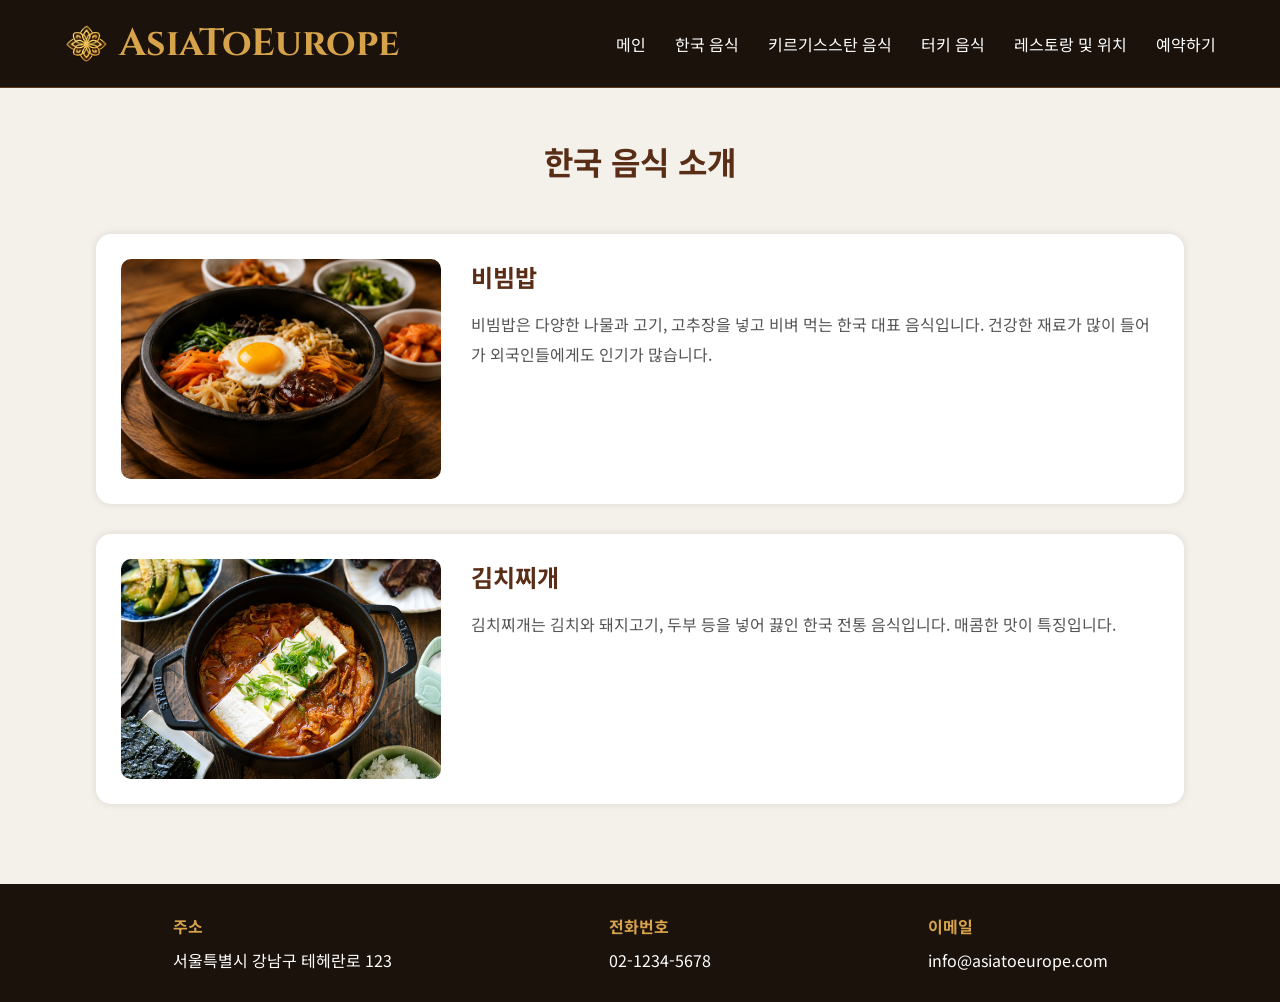
==== AsiaToEuropeFinal/korea.html @ 908a6562 "Add files via upload" ====
<!DOCTYPE html>
<html lang="ko">
<head>
    <meta charset="UTF-8">
    <title>한국 음식</title>

    <link rel="preconnect" href="https://fonts.googleapis.com">
   <link href="https://fonts.googleapis.com/css2?family=Noto+Sans+KR:wght@300;400;500;700&family=Cinzel:wght@500;700&display=swap" rel="stylesheet">

    <style>
*{
    margin: 0;
    padding: 0;
    box-sizing: border-box;
}

body{
    font-family: 'Noto Sans KR', sans-serif;
    background-color: #f4f0ea;

    display: flex;
    flex-direction: column;

    min-height: 100vh;
}

header{
    background-color: #1b120c;
    border-bottom: 1px solid #5b3b1f;
}

.navbar{
    width: 90%;
    margin: auto;

    display: flex;
    justify-content: space-between;
    align-items: center;

    padding: 18px 0;
}

.logo{
    display: flex;
    align-items: center;
    gap: 10px;
}

.logo img{
    width: 45px;
}

.logo h1{
    color: #d6a24a;
    font-size: 38px;
    font-family: 'Cinzel', serif;
}

.menu a{
    color: white;
    text-decoration: none;
    margin-left: 25px;
}

.menu a:hover{
    color: #d6a24a;
}

.main{
    height: 500px;

    background-image:
    linear-gradient(rgba(0,0,0,0.5), rgba(0,0,0,0.5)),
    url("images/background.jpg");

    background-size: cover;
    background-position: center;

    display: flex;
    align-items: center;
}

.main-text{
    margin-left: 80px;
    color: white;
}

.main-text h2{
    font-size: 85px;
    font-family: 'Cinzel', serif;
}

.line{
    width: 250px;
    height: 3px;
    background-color: #d6a24a;

    margin: 20px 0;
}

.main-text p{
    font-size: 38px;
    color: #f1c16b;
}

.foods{
    width: 90%;
    margin: 40px auto;

    display: flex;
    gap: 20px;
}

.card-link{
    text-decoration: none;
    color: black;
}

.card{
    background-color: #f8f4ee;

    border-radius: 12px;
    border: 1px solid #d9cfc3;

    padding: 15px;

    transition: 0.3s;
}

.card:hover{
    transform: scale(1.03);
}

.card-top{
    display: flex;
    align-items: center;

    margin-bottom: 15px;
}

.flag{
    width: 40px;
    margin-right: 10px;
}

.food-content{
    display: flex;
    gap: 12px;
}

.food-content img{
    width: 180px;
    height: 180px;
    object-fit: cover;
    border-radius: 10px;
}

.food-text h4{
    margin-bottom: 10px;
}

.food-text p{
    margin-bottom: 15px;
    color: #555;
}

.page-title{
    text-align: center;
    margin-top: 50px;
    color: #5a2d17;
}

.page-foods{
    width: 85%;
    margin: 50px auto;
}

.food-box{
    display: flex;
    gap: 30px;

    background-color: white;

    padding: 25px;
    margin-bottom: 30px;

    border-radius: 15px;

    box-shadow: 0px 0px 8px rgba(0,0,0,0.1);
}

.food-box img{
    width: 320px;
    height: 220px;
    object-fit: cover;
    border-radius: 10px;
}

.food-info h2{
    margin-bottom: 15px;
    color: #5a2d17;
}

.food-info p{
    line-height: 30px;
    color: #555;
}

.restaurant-box{
    width: 85%;
    margin: 50px auto;

    background-color: white;

    padding: 30px;

    border-radius: 15px;
}

.restaurant-box img{
    width: 100%;
    border-radius: 15px;
    margin-top: 20px;
}

footer{
    background-color: #1b120c;
    color: white;

    padding: 30px 0;

    margin-top: auto;
}

.footer-container{
    width: 90%;
    margin: auto;

    display: flex;
    justify-content: space-around;
}

.footer-box h4{
    color: #d6a24a;
    margin-bottom: 10px;
}

</style>
</head>
<body>

<header>
    <div class="navbar">
        <div class="logo">
            <img src="img/main_logo.png">
            <h1>AsiaToEurope</h1>
        </div>

         <div class="menu">
            <a href="index.html">메인</a>
            <a href="korea.html">한국 음식</a>
            <a href="kyrgyzstan.html">키르기스스탄 음식</a>
            <a href="turkey.html">터키 음식</a>
            <a href="restaurant.html">레스토랑 및 위치</a>
            <a href="reservation.html">예약하기</a>
        </div>
    </div>
</header>

<h1 class="page-title">한국 음식 소개</h1>

<section class="page-foods">

    <div class="food-box">
        <img src="img/bibimpab.png">

        <div class="food-info">
            <h2>비빔밥</h2>
            <p>
                비빔밥은 다양한 나물과 고기, 고추장을 넣고 비벼 먹는 한국 대표 음식입니다.
                건강한 재료가 많이 들어가 외국인들에게도 인기가 많습니다.
            </p>
        </div>
    </div>

    <div class="food-box">
        <img src="img/Kimchi.jpg">

        <div class="food-info">
            <h2>김치찌개</h2>
            <p>
                김치찌개는 김치와 돼지고기, 두부 등을 넣어 끓인 한국 전통 음식입니다.
                매콤한 맛이 특징입니다.
            </p>
        </div>
    </div>

</section>

<footer>
    <div class="footer-container">

        <div class="footer-box">
            <h4>주소</h4>
            <p>서울특별시 강남구 테헤란로 123</p>
        </div>

        <div class="footer-box">
            <h4>전화번호</h4>
            <p>02-1234-5678</p>
        </div>

        <div class="footer-box">
            <h4>이메일</h4>
            <p>info@asiatoeurope.com</p>
        </div>

    </div>
</footer>

</body>
</html>
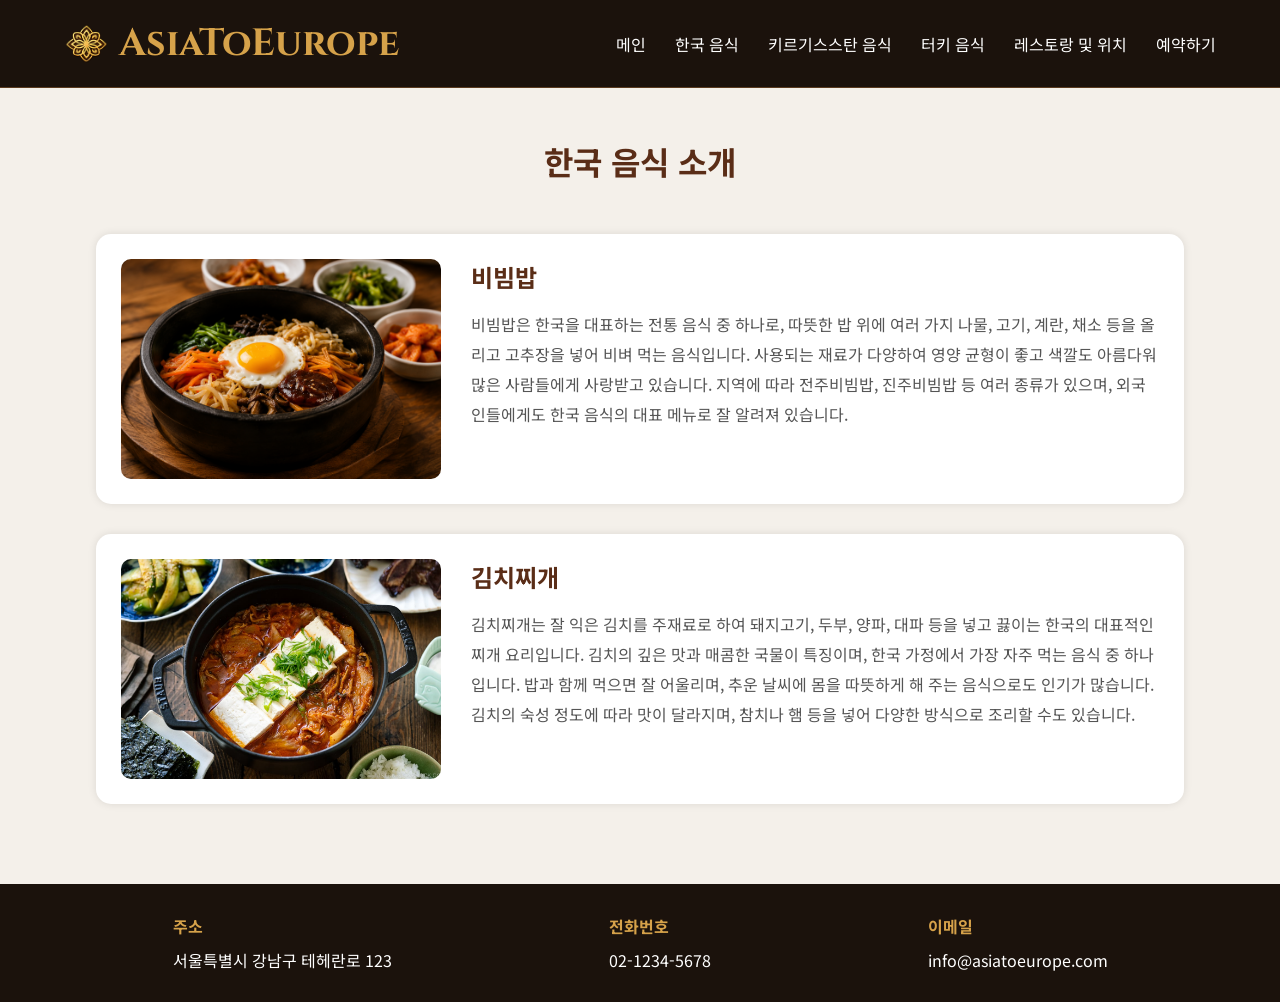
==== commit 9d1332d5: "Add success page" ====
--- a/AsiaToEuropeFinal/korea.html
+++ b/AsiaToEuropeFinal/korea.html
@@ -252,7 +252,7 @@
 <header>
     <div class="navbar">
         <div class="logo">
-            <img src="img/main_logo.png">
+            <img src="img/main_logo.png" alt="logo">
             <h1>AsiaToEurope</h1>
         </div>
 
@@ -272,25 +272,23 @@
 <section class="page-foods">
 
     <div class="food-box">
-        <img src="img/bibimpab.png">
+        <img src="img/bibimpab.png" alt="bibimpab">
 
         <div class="food-info">
             <h2>비빔밥</h2>
             <p>
-                비빔밥은 다양한 나물과 고기, 고추장을 넣고 비벼 먹는 한국 대표 음식입니다.
-                건강한 재료가 많이 들어가 외국인들에게도 인기가 많습니다.
+                비빔밥은 한국을 대표하는 전통 음식 중 하나로, 따뜻한 밥 위에 여러 가지 나물, 고기, 계란, 채소 등을 올리고 고추장을 넣어 비벼 먹는 음식입니다. 사용되는 재료가 다양하여 영양 균형이 좋고 색깔도 아름다워 많은 사람들에게 사랑받고 있습니다. 지역에 따라 전주비빔밥, 진주비빔밥 등 여러 종류가 있으며, 외국인들에게도 한국 음식의 대표 메뉴로 잘 알려져 있습니다.
             </p>
         </div>
     </div>
 
     <div class="food-box">
-        <img src="img/Kimchi.jpg">
+        <img src="img/Kimchi.jpg" alt="kimchi">
 
         <div class="food-info">
             <h2>김치찌개</h2>
             <p>
-                김치찌개는 김치와 돼지고기, 두부 등을 넣어 끓인 한국 전통 음식입니다.
-                매콤한 맛이 특징입니다.
+                김치찌개는 잘 익은 김치를 주재료로 하여 돼지고기, 두부, 양파, 대파 등을 넣고 끓이는 한국의 대표적인 찌개 요리입니다. 김치의 깊은 맛과 매콤한 국물이 특징이며, 한국 가정에서 가장 자주 먹는 음식 중 하나입니다. 밥과 함께 먹으면 잘 어울리며, 추운 날씨에 몸을 따뜻하게 해 주는 음식으로도 인기가 많습니다. 김치의 숙성 정도에 따라 맛이 달라지며, 참치나 햄 등을 넣어 다양한 방식으로 조리할 수도 있습니다.
             </p>
         </div>
     </div>
